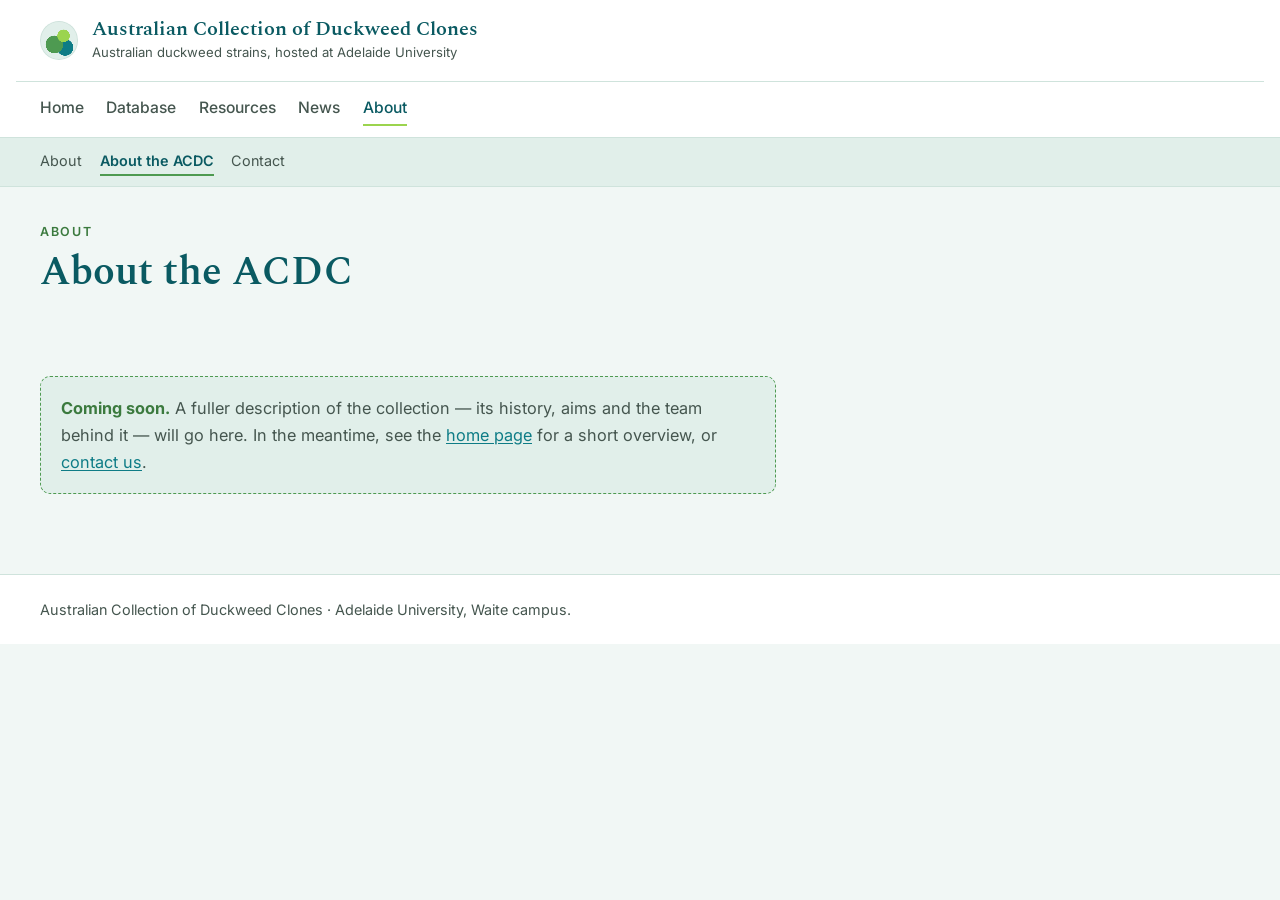
==== about-the-acdc.html @ 97bfa0b8 "Add files via upload" ====
<!DOCTYPE html>
<html lang="en">
<head>
<meta charset="utf-8">
<meta name="viewport" content="width=device-width, initial-scale=1">
<title>About the ACDC — Australian Collection of Duckweed Clones</title>
<meta name="description" content="More about the Australian Collection of Duckweed Clones.">
<link rel="preconnect" href="https://fonts.googleapis.com">
<link rel="preconnect" href="https://fonts.gstatic.com" crossorigin>
<link href="https://fonts.googleapis.com/css2?family=Spectral:wght@400;500;600&family=Inter:wght@400;500;600&display=swap" rel="stylesheet">
<link rel="stylesheet" href="style.css">
</head>

<body>

<header class="site-header">
  <div class="wrap wrap-wide brand-row">
    <a class="brand" href="index.html">
      <span class="brand-mark" aria-hidden="true"></span>
      <span class="brand-text">
        <span class="brand-name">Australian Collection of Duckweed Clones</span>
        <span class="brand-tag">Australian duckweed strains, hosted at Adelaide University</span>
      </span>
    </a>
  </div>
  <nav class="primary wrap wrap-wide" aria-label="Primary">
    <a href="index.html">Home</a>
    <a href="database.html">Database</a>
    <a href="resources.html">Resources</a>
    <a href="news.html">News</a>
    <a href="about.html" aria-current="page">About</a>
  </nav>
</header>

<div class="subnav-bar">
  <nav class="subnav wrap wrap-wide" aria-label="About section">
    <a href="about.html">About</a>
    <a href="about-the-acdc.html" aria-current="page">About the ACDC</a>
    <a href="contact.html">Contact</a>
  </nav>
</div>

<header class="page-head wrap">
  <p class="eyebrow">About</p>
  <h1 class="page-title">About the ACDC</h1>
</header>

<main class="wrap">
  <p class="placeholder"><strong>Coming soon.</strong> A fuller description of the collection — its history, aims and the team behind it — will go here. In the meantime, see the <a href="index.html">home page</a> for a short overview, or <a href="contact.html">contact us</a>.</p>
</main>

<footer class="site-footer">
  <div class="wrap wrap-wide">Australian Collection of Duckweed Clones · Adelaide University, Waite campus.</div>
</footer>

</body>
</html>
---- style.css ----
/* =================================================================
   Australian Collection of Duckweed Clones — shared stylesheet
   A hand-coded static site. Every page links to this one file, so
   colours, type and layout can be changed here in one place.

   Palette theme: water + duckweed. Teal water, frond greens, a pale
   water-mint background.

   Contents
     1.  Design tokens (colours, type, spacing)
     2.  Base + links
     3.  Layout wrappers
     4.  Header: brand + primary nav + section sub-nav
     5.  Page head / hero
     6.  Prose, figures, dividers
     7.  Link lists
     8.  Placeholder ("under construction") notice
     9.  Contact block
     10. Footer
     11. Reduced motion
     12. Responsive
   ================================================================= */


/* ----------------------------------------------------------------
   1. Design tokens
   ---------------------------------------------------------------- */
:root {
  --water:      #0E7C86;   /* primary teal */
  --water-deep: #0A5A62;   /* darker teal for hovers/headings */
  --frond:      #4E9A51;   /* duckweed green */
  --frond-deep: #3B7A3E;
  --frond-lite: #9BD44E;   /* bright lily-pad accent (use sparingly) */

  --surface:  #F1F7F5;     /* page background — pale water */
  --panel:    #FFFFFF;     /* cards / header */
  --band:     #E1EFEA;     /* section band */
  --line:     #CFE3DC;     /* hairlines / borders */

  --ink:      #0F2320;     /* body text */
  --ink-soft: #45564F;     /* secondary text */

  --wrap: 78rem;
  --measure: 46rem;        /* comfortable reading width */

  --radius: 10px;

  --display: "Spectral", Georgia, "Times New Roman", serif;
  --body: "Inter", system-ui, -apple-system, "Segoe UI", Roboto, sans-serif;
}


/* ----------------------------------------------------------------
   2. Base + links
   ---------------------------------------------------------------- */
* { box-sizing: border-box; }

html { -webkit-text-size-adjust: 100%; }

body {
  margin: 0;
  background: var(--surface);
  color: var(--ink);
  font-family: var(--body);
  font-size: 1.02rem;
  line-height: 1.65;
  -webkit-font-smoothing: antialiased;
}

h1, h2, h3 {
  font-family: var(--display);
  line-height: 1.18;
  color: var(--water-deep);
  font-weight: 600;
}

h2 { font-size: 1.55rem; margin: 2.4rem 0 0.6rem; }
h3 { font-size: 1.2rem; margin: 1.6rem 0 0.4rem; color: var(--frond-deep); }

p { margin: 0 0 1rem; max-width: var(--measure); }

a { color: var(--water); text-decoration: underline; text-underline-offset: 2px; }
a:hover { color: var(--frond-deep); }

img { max-width: 100%; height: auto; display: block; }

hr { border: 0; }


/* ----------------------------------------------------------------
   3. Layout wrappers
   ---------------------------------------------------------------- */
.wrap {
  width: 100%;
  max-width: var(--wrap);
  margin-inline: auto;
  padding-inline: 1.5rem;
}
main.wrap { padding-block: 2.5rem 3.5rem; }


/* ----------------------------------------------------------------
   4. Header: brand + primary nav + section sub-nav
   ---------------------------------------------------------------- */
.site-header {
  background: var(--panel);
  border-bottom: 1px solid var(--line);
}

.brand-row { padding-block: 1.1rem; }

.brand {
  display: flex;
  align-items: center;
  gap: 0.85rem;
  text-decoration: none;
  color: inherit;
}
.brand:hover { color: inherit; }

/* A little floating-frond mark, drawn in CSS */
.brand-mark {
  flex: none;
  width: 2.4rem;
  height: 2.4rem;
  border-radius: 50%;
  background:
    radial-gradient(circle at 62% 38%, var(--frond-lite) 0 18%, transparent 19%),
    radial-gradient(circle at 38% 60%, var(--frond) 0 26%, transparent 27%),
    radial-gradient(circle at 66% 68%, var(--water) 0 22%, transparent 23%),
    var(--band);
  box-shadow: inset 0 0 0 1px var(--line);
}

.brand-name {
  display: block;
  font-family: var(--display);
  font-weight: 600;
  font-size: 1.22rem;
  color: var(--water-deep);
  line-height: 1.15;
}
.brand-tag {
  display: block;
  font-size: 0.82rem;
  color: var(--ink-soft);
  margin-top: 0.1rem;
}

/* Primary navigation */
nav.primary {
  display: flex;
  flex-wrap: wrap;
  gap: 0.4rem 1.4rem;
  padding-block: 0.7rem;
  border-top: 1px solid var(--line);
}
nav.primary a {
  text-decoration: none;
  color: var(--ink-soft);
  font-weight: 500;
  font-size: 0.98rem;
  padding: 0.15rem 0;
  border-bottom: 2px solid transparent;
}
nav.primary a:hover { color: var(--water-deep); }
nav.primary a[aria-current="page"] {
  color: var(--water-deep);
  border-bottom-color: var(--frond-lite);
}

/* Section sub-navigation (Database / Resources / About) */
/* subnav sits in a full-width band; the nav itself stays aligned to .wrap */
.subnav-bar { background: var(--band); border-bottom: 1px solid var(--line); }
nav.subnav {
  display: flex;
  flex-wrap: wrap;
  gap: 0.3rem 1.1rem;
  padding-block: 0.6rem;
  font-size: 0.9rem;
}
nav.subnav a {
  text-decoration: none;
  color: var(--ink-soft);
  padding: 0.1rem 0;
  border-bottom: 2px solid transparent;
}
nav.subnav a:hover { color: var(--water-deep); }
nav.subnav a[aria-current="page"] {
  color: var(--water-deep);
  font-weight: 600;
  border-bottom-color: var(--frond);
}


/* ----------------------------------------------------------------
   5. Page head / hero
   ---------------------------------------------------------------- */
.page-head { padding-block: 2.2rem 0.5rem; }
.eyebrow {
  font-size: 0.78rem;
  letter-spacing: 0.14em;
  text-transform: uppercase;
  color: var(--frond-deep);
  margin: 0 0 0.4rem;
  font-weight: 600;
}
.page-title {
  font-size: clamp(1.7rem, 4vw, 2.5rem);
  margin: 0 0 0.5rem;
}
.standfirst {
  font-size: 1.1rem;
  color: var(--ink-soft);
  max-width: var(--measure);
}

.hero { padding-block: 2.6rem 1rem; }
.hero .lede { font-size: 1.15rem; color: var(--ink-soft); }


/* ----------------------------------------------------------------
   6. Prose, figures, dividers
   ---------------------------------------------------------------- */
figure {
  margin: 1.6rem 0;
  max-width: 44rem;
}
figure img {
  border-radius: var(--radius);
  border: 1px solid var(--line);
}
figcaption {
  font-size: 0.86rem;
  color: var(--ink-soft);
  font-style: italic;
  margin-top: 0.5rem;
}

/* Responsive video wrapper */
.video {
  position: relative;
  max-width: 44rem;
  aspect-ratio: 16 / 9;
  margin: 1.6rem 0;
  border-radius: var(--radius);
  overflow: hidden;
  border: 1px solid var(--line);
  background: var(--band);
}
.video iframe {
  position: absolute;
  inset: 0;
  width: 100%;
  height: 100%;
  border: 0;
}

/* Embedded Google Form */
.form-embed {
  width: 100%;
  max-width: 44rem;
  height: 900px;
  border: 1px solid var(--line);
  border-radius: var(--radius);
  margin: 1.4rem 0;
  background: var(--panel);
}

/* Divider: a little row of floating fronds */
.divider {
  border: 0;
  height: 1.4rem;
  margin: 2.4rem 0;
  background-image:
    radial-gradient(circle, var(--frond) 0 40%, transparent 42%),
    radial-gradient(circle, var(--frond-lite) 0 40%, transparent 42%),
    radial-gradient(circle, var(--water) 0 40%, transparent 42%);
  background-size: 0.7rem 0.7rem, 0.7rem 0.7rem, 0.7rem 0.7rem;
  background-position: left center, center center, right center;
  background-repeat: no-repeat;
  opacity: 0.8;
}


/* ----------------------------------------------------------------
   7. Link lists
   ---------------------------------------------------------------- */
.link-group {
  list-style: none;
  padding: 0;
  margin: 1rem 0;
  max-width: var(--measure);
}
.link-group li {
  padding: 0.7rem 0;
  border-bottom: 1px solid var(--line);
}
.link-group li:first-child { border-top: 1px solid var(--line); }


/* ----------------------------------------------------------------
   8. Placeholder ("under construction") notice
   ---------------------------------------------------------------- */
.placeholder {
  max-width: var(--measure);
  margin: 1.5rem 0;
  padding: 1.1rem 1.25rem;
  background: var(--band);
  border: 1px dashed var(--frond);
  border-radius: var(--radius);
  color: var(--ink-soft);
}
.placeholder strong { color: var(--frond-deep); }


/* ----------------------------------------------------------------
   9. Contact block
   ---------------------------------------------------------------- */
.contact-block {
  max-width: var(--measure);
  margin: 1.5rem 0;
  padding-left: 1rem;
  border-left: 3px solid var(--band);
}
.contact-block address {
  font-style: normal;
  line-height: 1.8;
}


/* ----------------------------------------------------------------
   10. Footer
   ---------------------------------------------------------------- */
.site-footer {
  border-top: 1px solid var(--line);
  background: var(--panel);
  color: var(--ink-soft);
  font-size: 0.9rem;
}
.site-footer .wrap { padding-block: 1.4rem; }
.site-footer a { color: var(--water); }


/* ----------------------------------------------------------------
   11. Reduced motion
   ---------------------------------------------------------------- */
@media (prefers-reduced-motion: reduce) {
  * { animation: none !important; transition: none !important; }
}


/* ----------------------------------------------------------------
   12. Responsive
   ---------------------------------------------------------------- */
@media (max-width: 40rem) {
  body { font-size: 1rem; }
  .brand-name { font-size: 1.08rem; }
  .brand-tag { font-size: 0.78rem; }
  nav.primary { gap: 0.3rem 1rem; }
  .form-embed { height: 1100px; }
}

/* ----------------------------------------------------------------
   13. Helper aliases (referenced in markup)
   ---------------------------------------------------------------- */
.wrap-wide { max-width: var(--wrap); }        /* header/footer align with content */
.brand-text { display: flex; flex-direction: column; }
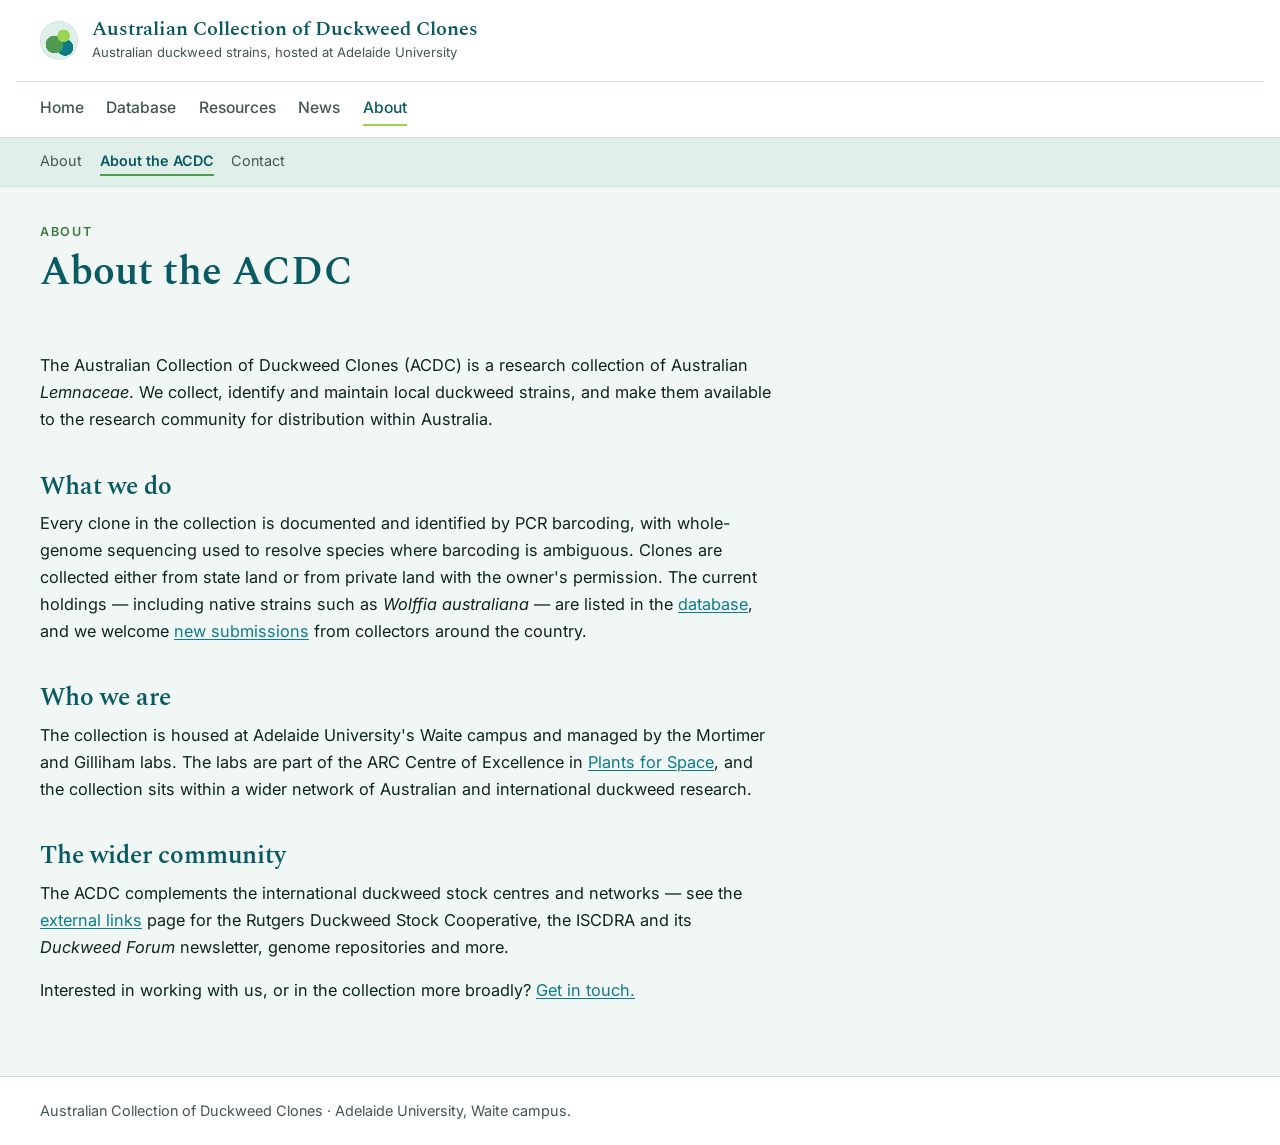
==== commit ed258da4: "Add files via upload" ====
--- a/about-the-acdc.html
+++ b/about-the-acdc.html
@@ -46,7 +46,20 @@
 </header>
 
 <main class="wrap">
-  <p class="placeholder"><strong>Coming soon.</strong> A fuller description of the collection — its history, aims and the team behind it — will go here. In the meantime, see the <a href="index.html">home page</a> for a short overview, or <a href="contact.html">contact us</a>.</p>
+  <!-- DRAFT starter content — please review and add team/history details before publishing. -->
+
+  <p>The Australian Collection of Duckweed Clones (ACDC) is a research collection of Australian <em>Lemnaceae</em>. We collect, identify and maintain local duckweed strains, and make them available to the research community for distribution within Australia.</p>
+
+  <h2>What we do</h2>
+  <p>Every clone in the collection is documented and identified by PCR barcoding, with whole-genome sequencing used to resolve species where barcoding is ambiguous. Clones are collected either from state land or from private land with the owner's permission. The current holdings — including native strains such as <em>Wolffia australiana</em> — are listed in the <a href="database.html">database</a>, and we welcome <a href="new-clone-submission.html">new submissions</a> from collectors around the country.</p>
+
+  <h2>Who we are</h2>
+  <p>The collection is housed at Adelaide University's Waite campus and managed by the Mortimer and Gilliham labs. The labs are part of the ARC Centre of Excellence in <a href="https://plants4space.com/">Plants for Space</a>, and the collection sits within a wider network of Australian and international duckweed research.</p>
+
+  <h2>The wider community</h2>
+  <p>The ACDC complements the international duckweed stock centres and networks — see the <a href="links-to-external-duckweed-resources.html">external links</a> page for the Rutgers Duckweed Stock Cooperative, the ISCDRA and its <em>Duckweed Forum</em> newsletter, genome repositories and more.</p>
+
+  <p>Interested in working with us, or in the collection more broadly? <a href="contact.html">Get in touch.</a></p>
 </main>
 
 <footer class="site-footer">
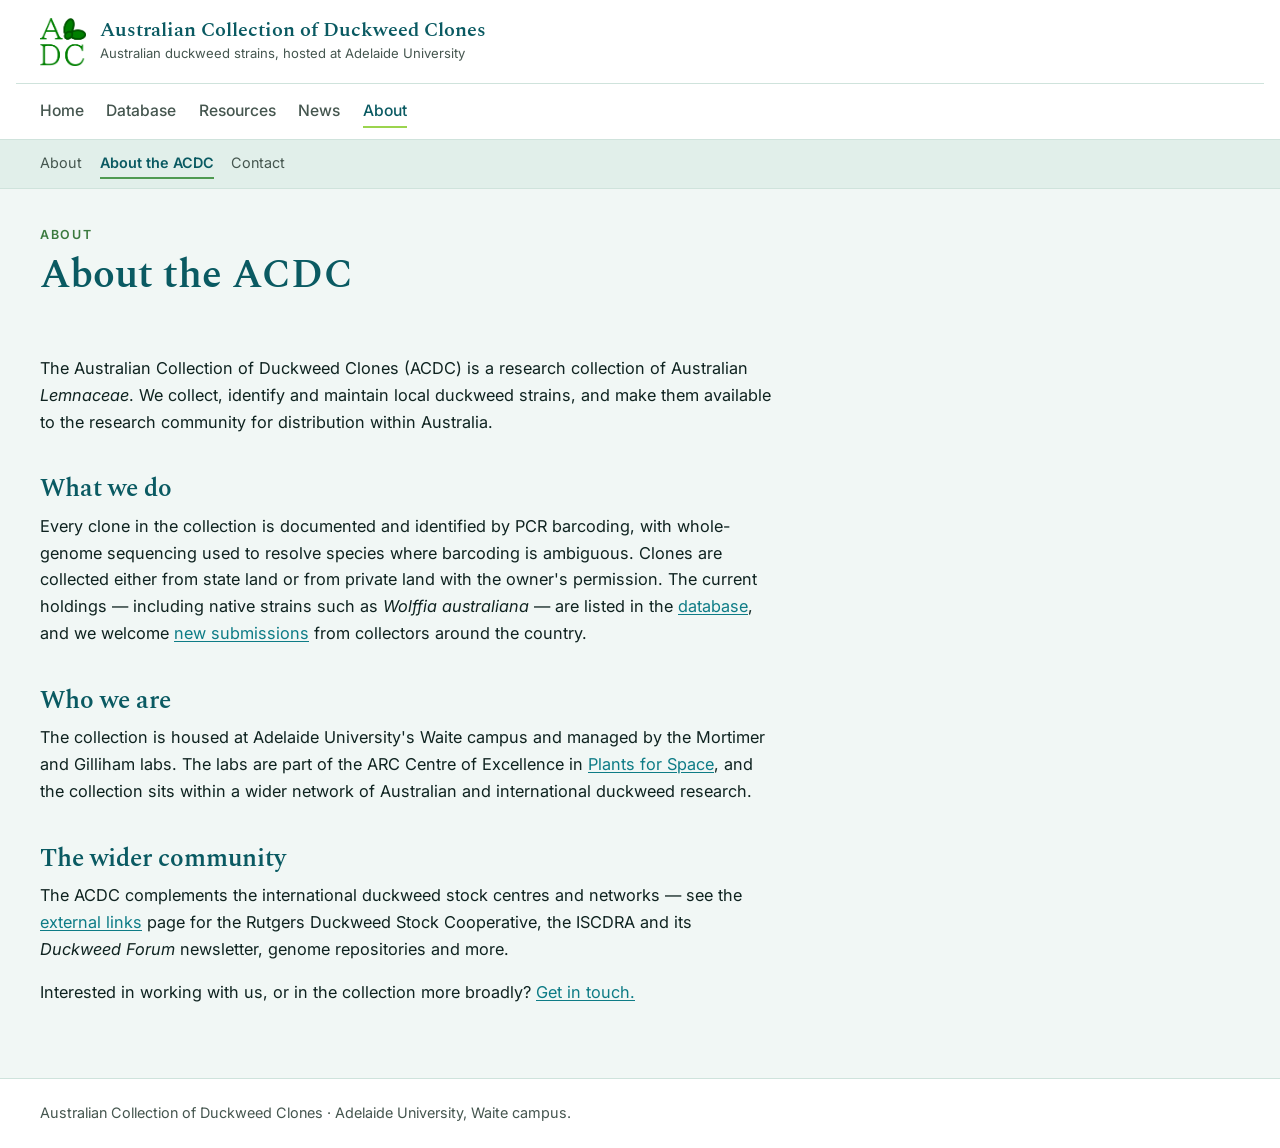
==== commit cc2e835b: "v2 upload" ====
--- a/about-the-acdc.html
+++ b/about-the-acdc.html
@@ -16,7 +16,7 @@
 <header class="site-header">
   <div class="wrap wrap-wide brand-row">
     <a class="brand" href="index.html">
-      <span class="brand-mark" aria-hidden="true"></span>
+      <img class="brand-logo" src="images/logo-1.png" alt="Australian Collection of Duckweed Clones logo">
       <span class="brand-text">
         <span class="brand-name">Australian Collection of Duckweed Clones</span>
         <span class="brand-tag">Australian duckweed strains, hosted at Adelaide University</span>
--- a/style.css
+++ b/style.css
@@ -118,18 +118,12 @@
 }
 .brand:hover { color: inherit; }
 
-/* A little floating-frond mark, drawn in CSS */
-.brand-mark {
+/* Site logo in the header */
+.brand-logo {
   flex: none;
-  width: 2.4rem;
-  height: 2.4rem;
-  border-radius: 50%;
-  background:
-    radial-gradient(circle at 62% 38%, var(--frond-lite) 0 18%, transparent 19%),
-    radial-gradient(circle at 38% 60%, var(--frond) 0 26%, transparent 27%),
-    radial-gradient(circle at 66% 68%, var(--water) 0 22%, transparent 23%),
-    var(--band);
-  box-shadow: inset 0 0 0 1px var(--line);
+  height: 3rem;
+  width: auto;
+  display: block;
 }
 
 .brand-name {
@@ -254,6 +248,10 @@
   width: 100%;
   height: 100%;
   border: 0;
+}
+.video.portrait {
+  aspect-ratio: 9 / 16;   /* vertical YouTube Short */
+  max-width: 20rem;        /* keep it phone-width, not a giant column */
 }
 
 /* Embedded Google Form */
@@ -366,3 +364,19 @@
    ---------------------------------------------------------------- */
 .wrap-wide { max-width: var(--wrap); }        /* header/footer align with content */
 .brand-text { display: flex; flex-direction: column; }
+
+/* ----------------------------------------------------------------
+   15. News entries
+   ---------------------------------------------------------------- */
+.news-entry {
+  max-width: var(--measure);
+  padding: 1.2rem 0;
+  border-bottom: 1px solid var(--line);
+}
+.news-entry:first-of-type { border-top: 1px solid var(--line); }
+.news-date {
+  font-family: var(--display);
+  font-weight: 600;
+  color: var(--frond-deep);
+  margin: 0 0 0.3rem;
+}
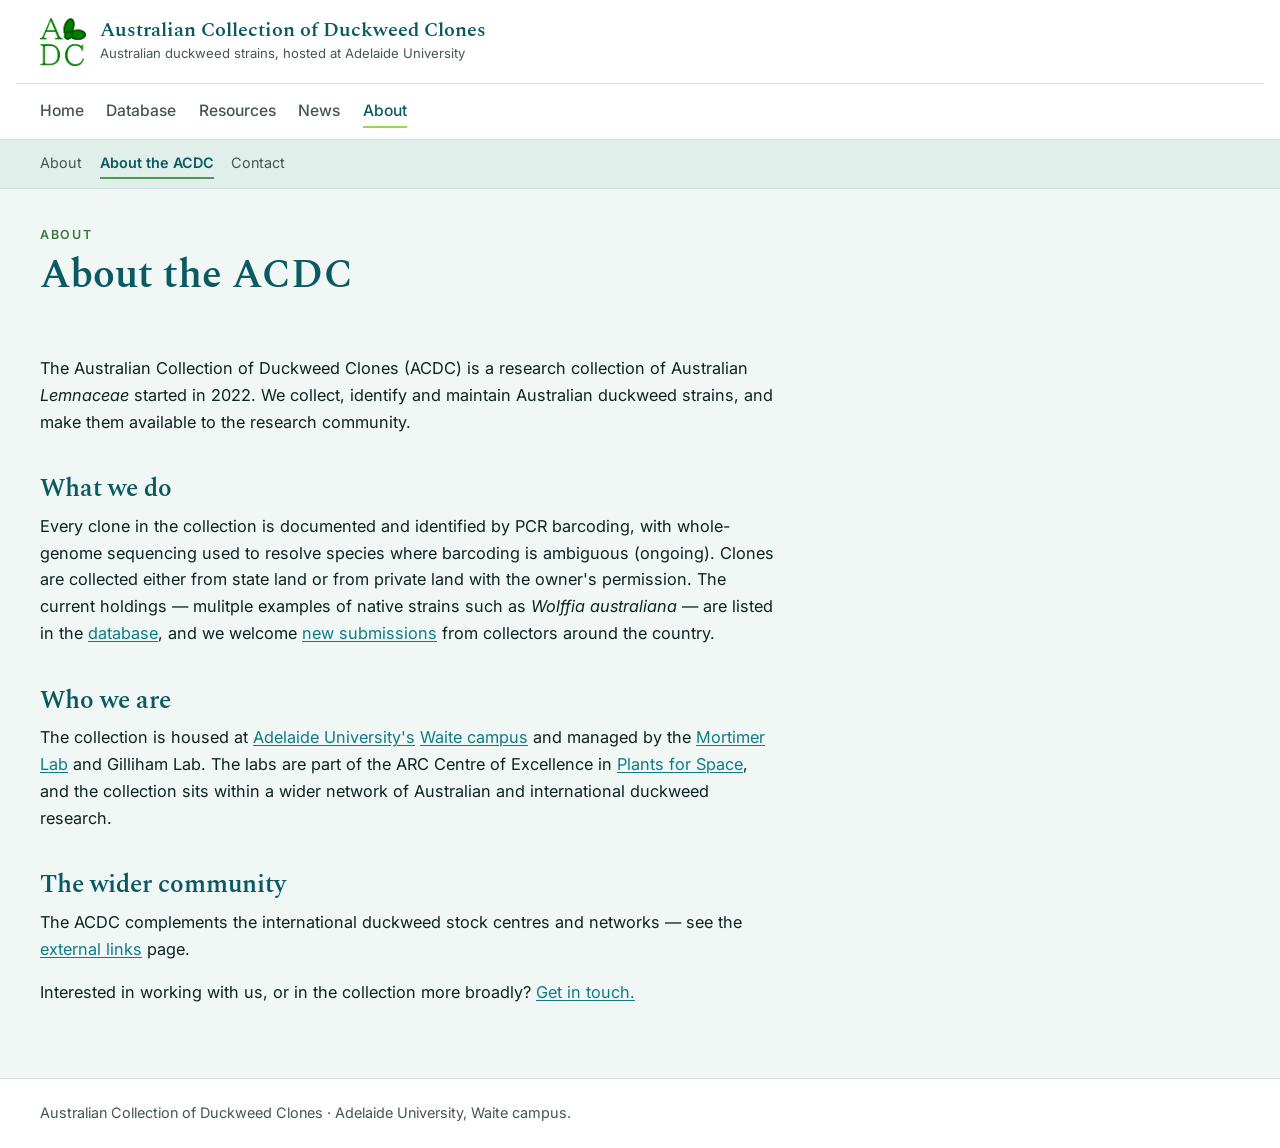
==== commit 122c07c1: "updates" ====
--- a/about-the-acdc.html
+++ b/about-the-acdc.html
@@ -48,16 +48,16 @@
 <main class="wrap">
   <!-- DRAFT starter content — please review and add team/history details before publishing. -->
 
-  <p>The Australian Collection of Duckweed Clones (ACDC) is a research collection of Australian <em>Lemnaceae</em>. We collect, identify and maintain local duckweed strains, and make them available to the research community for distribution within Australia.</p>
+  <p>The Australian Collection of Duckweed Clones (ACDC) is a research collection of Australian <em>Lemnaceae</em> started in 2022. We collect, identify and maintain Australian duckweed strains, and make them available to the research community.</p>
 
   <h2>What we do</h2>
-  <p>Every clone in the collection is documented and identified by PCR barcoding, with whole-genome sequencing used to resolve species where barcoding is ambiguous. Clones are collected either from state land or from private land with the owner's permission. The current holdings — including native strains such as <em>Wolffia australiana</em> — are listed in the <a href="database.html">database</a>, and we welcome <a href="new-clone-submission.html">new submissions</a> from collectors around the country.</p>
+  <p>Every clone in the collection is documented and identified by PCR barcoding, with whole-genome sequencing used to resolve species where barcoding is ambiguous (ongoing). Clones are collected either from state land or from private land with the owner's permission. The current holdings — mulitple examples of native strains such as <em>Wolffia australiana</em> — are listed in the <a href="database.html">database</a>, and we welcome <a href="new-clone-submission.html">new submissions</a> from collectors around the country.</p>
 
   <h2>Who we are</h2>
-  <p>The collection is housed at Adelaide University's Waite campus and managed by the Mortimer and Gilliham labs. The labs are part of the ARC Centre of Excellence in <a href="https://plants4space.com/">Plants for Space</a>, and the collection sits within a wider network of Australian and international duckweed research.</p>
+  <p>The collection is housed at <a href="https://adelaide.edu.au/">Adelaide University's</a> <a href="https://www.thewaite.org/">Waite campus</a> and managed by the <a href="https://mortimerlab.org/">Mortimer Lab</a> and Gilliham Lab. The labs are part of the ARC Centre of Excellence in <a href="https://plants4space.com/">Plants for Space</a>, and the collection sits within a wider network of Australian and international duckweed research.</p>
 
   <h2>The wider community</h2>
-  <p>The ACDC complements the international duckweed stock centres and networks — see the <a href="links-to-external-duckweed-resources.html">external links</a> page for the Rutgers Duckweed Stock Cooperative, the ISCDRA and its <em>Duckweed Forum</em> newsletter, genome repositories and more.</p>
+  <p>The ACDC complements the international duckweed stock centres and networks — see the <a href="links-to-external-duckweed-resources.html">external links</a> page.</p>
 
   <p>Interested in working with us, or in the collection more broadly? <a href="contact.html">Get in touch.</a></p>
 </main>
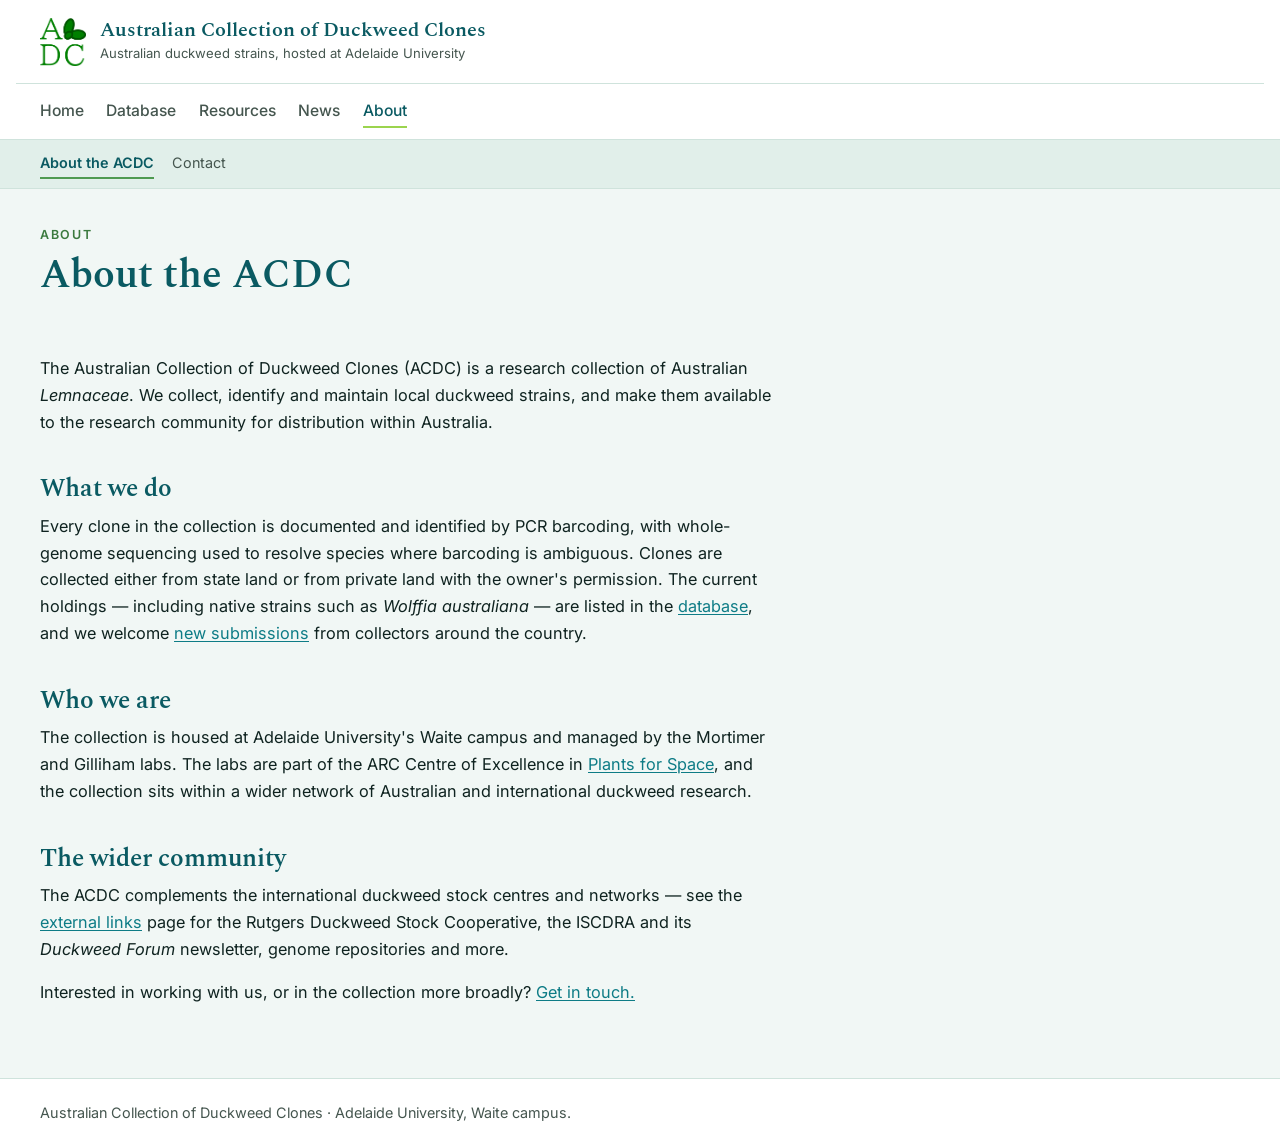
==== commit 993e1cf0: "Add files via upload" ====
--- a/about-the-acdc.html
+++ b/about-the-acdc.html
@@ -28,13 +28,12 @@
     <a href="database.html">Database</a>
     <a href="resources.html">Resources</a>
     <a href="news.html">News</a>
-    <a href="about.html" aria-current="page">About</a>
+    <a href="about-the-acdc.html" aria-current="page">About</a>
   </nav>
 </header>
 
 <div class="subnav-bar">
   <nav class="subnav wrap wrap-wide" aria-label="About section">
-    <a href="about.html">About</a>
     <a href="about-the-acdc.html" aria-current="page">About the ACDC</a>
     <a href="contact.html">Contact</a>
   </nav>
@@ -48,16 +47,16 @@
 <main class="wrap">
   <!-- DRAFT starter content — please review and add team/history details before publishing. -->
 
-  <p>The Australian Collection of Duckweed Clones (ACDC) is a research collection of Australian <em>Lemnaceae</em> started in 2022. We collect, identify and maintain Australian duckweed strains, and make them available to the research community.</p>
+  <p>The Australian Collection of Duckweed Clones (ACDC) is a research collection of Australian <em>Lemnaceae</em>. We collect, identify and maintain local duckweed strains, and make them available to the research community for distribution within Australia.</p>
 
   <h2>What we do</h2>
-  <p>Every clone in the collection is documented and identified by PCR barcoding, with whole-genome sequencing used to resolve species where barcoding is ambiguous (ongoing). Clones are collected either from state land or from private land with the owner's permission. The current holdings — mulitple examples of native strains such as <em>Wolffia australiana</em> — are listed in the <a href="database.html">database</a>, and we welcome <a href="new-clone-submission.html">new submissions</a> from collectors around the country.</p>
+  <p>Every clone in the collection is documented and identified by PCR barcoding, with whole-genome sequencing used to resolve species where barcoding is ambiguous. Clones are collected either from state land or from private land with the owner's permission. The current holdings — including native strains such as <em>Wolffia australiana</em> — are listed in the <a href="database.html">database</a>, and we welcome <a href="new-clone-submission.html">new submissions</a> from collectors around the country.</p>
 
   <h2>Who we are</h2>
-  <p>The collection is housed at <a href="https://adelaide.edu.au/">Adelaide University's</a> <a href="https://www.thewaite.org/">Waite campus</a> and managed by the <a href="https://mortimerlab.org/">Mortimer Lab</a> and Gilliham Lab. The labs are part of the ARC Centre of Excellence in <a href="https://plants4space.com/">Plants for Space</a>, and the collection sits within a wider network of Australian and international duckweed research.</p>
+  <p>The collection is housed at Adelaide University's Waite campus and managed by the Mortimer and Gilliham labs. The labs are part of the ARC Centre of Excellence in <a href="https://plants4space.com/">Plants for Space</a>, and the collection sits within a wider network of Australian and international duckweed research.</p>
 
   <h2>The wider community</h2>
-  <p>The ACDC complements the international duckweed stock centres and networks — see the <a href="links-to-external-duckweed-resources.html">external links</a> page.</p>
+  <p>The ACDC complements the international duckweed stock centres and networks — see the <a href="links-to-external-duckweed-resources.html">external links</a> page for the Rutgers Duckweed Stock Cooperative, the ISCDRA and its <em>Duckweed Forum</em> newsletter, genome repositories and more.</p>
 
   <p>Interested in working with us, or in the collection more broadly? <a href="contact.html">Get in touch.</a></p>
 </main>
